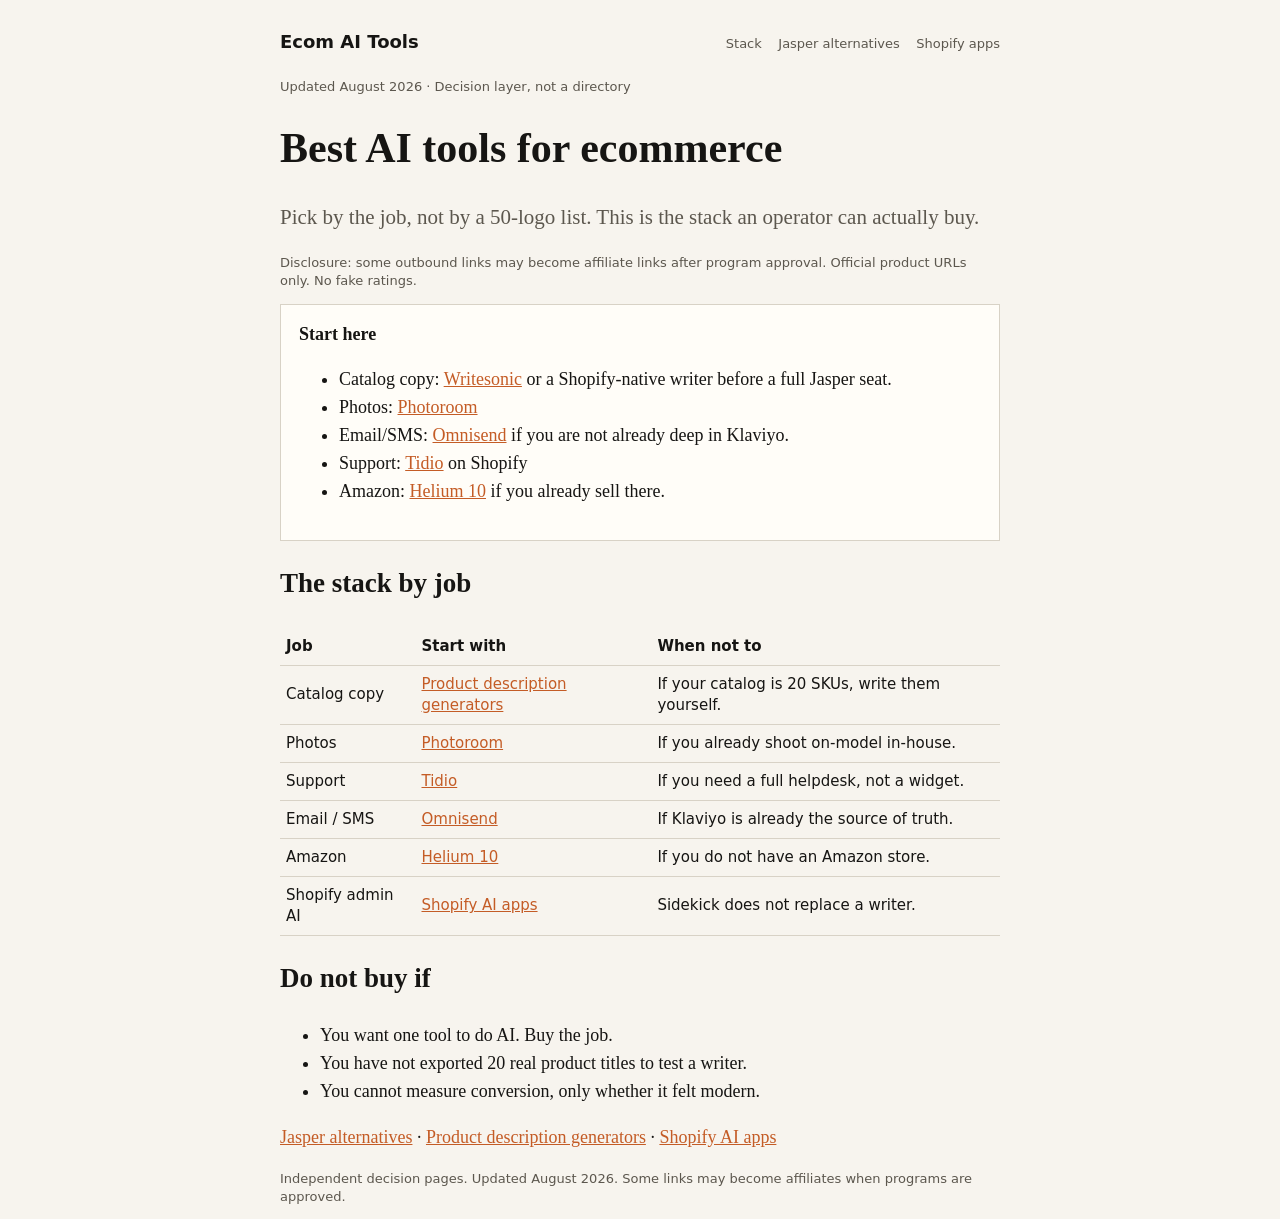
==== index.html @ a4ecf948 "Publish ecommerce AI tools site to user GitHub Pages" ====
<!doctype html>
<html lang="en">
<head>
<meta charset="utf-8">
<meta name="viewport" content="width=device-width, initial-scale=1">
<title>Best AI tools for ecommerce (August 2026)</title>
<meta name="description" content="A job-based stack of AI tools for ecommerce: catalog copy, product photos, ads, support, email/SMS, and Amazon. Verdict first. No fake rankings.">
<link rel="canonical" href="https://apwapi.github.io/">
<meta name="robots" content="index,follow">
<link rel="stylesheet" href="css/site.css">
</head>
<body>
<header>
  <a class="brand" href="./">Ecom AI Tools</a>
  <nav>
    <a href="./">Stack</a>
    <a href="./jasper-alternatives/">Jasper alternatives</a>
    <a href="./best-shopify-ai-apps/">Shopify apps</a>
  </nav>
</header>
<main>
<p class="meta">Updated August 2026 · Decision layer, not a directory</p>
<h1>Best AI tools for ecommerce</h1>
<p class="lede">Pick by the job, not by a 50-logo list. This is the stack an operator can actually buy.</p>
<p class="disclosure">Disclosure: some outbound links may become affiliate links after program approval. Official product URLs only. No fake ratings.</p>
<div class="card">
<strong>Start here</strong>
<ul>
<li>Catalog copy: <a href="https://writesonic.com">Writesonic</a> or a Shopify-native writer before a full Jasper seat.</li>
<li>Photos: <a href="https://www.photoroom.com">Photoroom</a></li>
<li>Email/SMS: <a href="https://www.omnisend.com">Omnisend</a> if you are not already deep in Klaviyo.</li>
<li>Support: <a href="https://www.tidio.com">Tidio</a> on Shopify</li>
<li>Amazon: <a href="https://www.helium10.com">Helium 10</a> if you already sell there.</li>
</ul>
</div>
<h2>The stack by job</h2>
<table>
<tr><th>Job</th><th>Start with</th><th>When not to</th></tr>
<tr><td>Catalog copy</td><td><a href="best-ai-product-description-generators/">Product description generators</a></td><td>If your catalog is 20 SKUs, write them yourself.</td></tr>
<tr><td>Photos</td><td><a href="https://www.photoroom.com">Photoroom</a></td><td>If you already shoot on-model in-house.</td></tr>
<tr><td>Support</td><td><a href="https://www.tidio.com">Tidio</a></td><td>If you need a full helpdesk, not a widget.</td></tr>
<tr><td>Email / SMS</td><td><a href="https://www.omnisend.com">Omnisend</a></td><td>If Klaviyo is already the source of truth.</td></tr>
<tr><td>Amazon</td><td><a href="https://www.helium10.com">Helium 10</a></td><td>If you do not have an Amazon store.</td></tr>
<tr><td>Shopify admin AI</td><td><a href="best-shopify-ai-apps/">Shopify AI apps</a></td><td>Sidekick does not replace a writer.</td></tr>
</table>
<h2>Do not buy if</h2>
<ul>
<li>You want one tool to do AI. Buy the job.</li>
<li>You have not exported 20 real product titles to test a writer.</li>
<li>You cannot measure conversion, only whether it felt modern.</li>
</ul>
<p><a href="jasper-alternatives/">Jasper alternatives</a> · <a href="best-ai-product-description-generators/">Product description generators</a> · <a href="best-shopify-ai-apps/">Shopify AI apps</a></p>
</main>
<footer>
  <p>Independent decision pages. Updated August 2026. Some links may become affiliates when programs are approved.</p>
</footer>
</body>
</html>
---- css/site.css ----
:root { --bg:#f7f4ee; --ink:#161513; --muted:#5c574e; --line:#d8d2c6; --accent:#c45c26; --card:#fffdf8; }
* { box-sizing:border-box; }
html,body { margin:0; padding:0; background:var(--bg); color:var(--ink); font:18px/1.55 Georgia, serif; }
a { color:var(--accent); }
header,footer,main { max-width:760px; margin:0 auto; padding:0 20px; }
header { padding:28px 20px 8px; display:flex; justify-content:space-between; align-items:baseline; }
header a.brand { color:var(--ink); text-decoration:none; font-weight:700; font-family:system-ui,sans-serif; }
nav a { color:#5c574e; text-decoration:none; margin-left:12px; font:13px system-ui,sans-serif; }
h1 { font-size:42px; line-height:1.15; }
.lede { font-size:21px; color:#5c574e; }
.disclosure,.meta,footer { font:13px/1.4 system-ui,sans-serif; color:#5c574e; }
.card { background:#fffdf8; border:1px solid #d8d2c6; padding:16px 18px; }
table { width:100%; border-collapse:collapse; font:15px/1.4 system-ui,sans-serif; }
th,td { text-align:left; border-bottom:1px solid #d8d2c6; padding:8px 6px; }
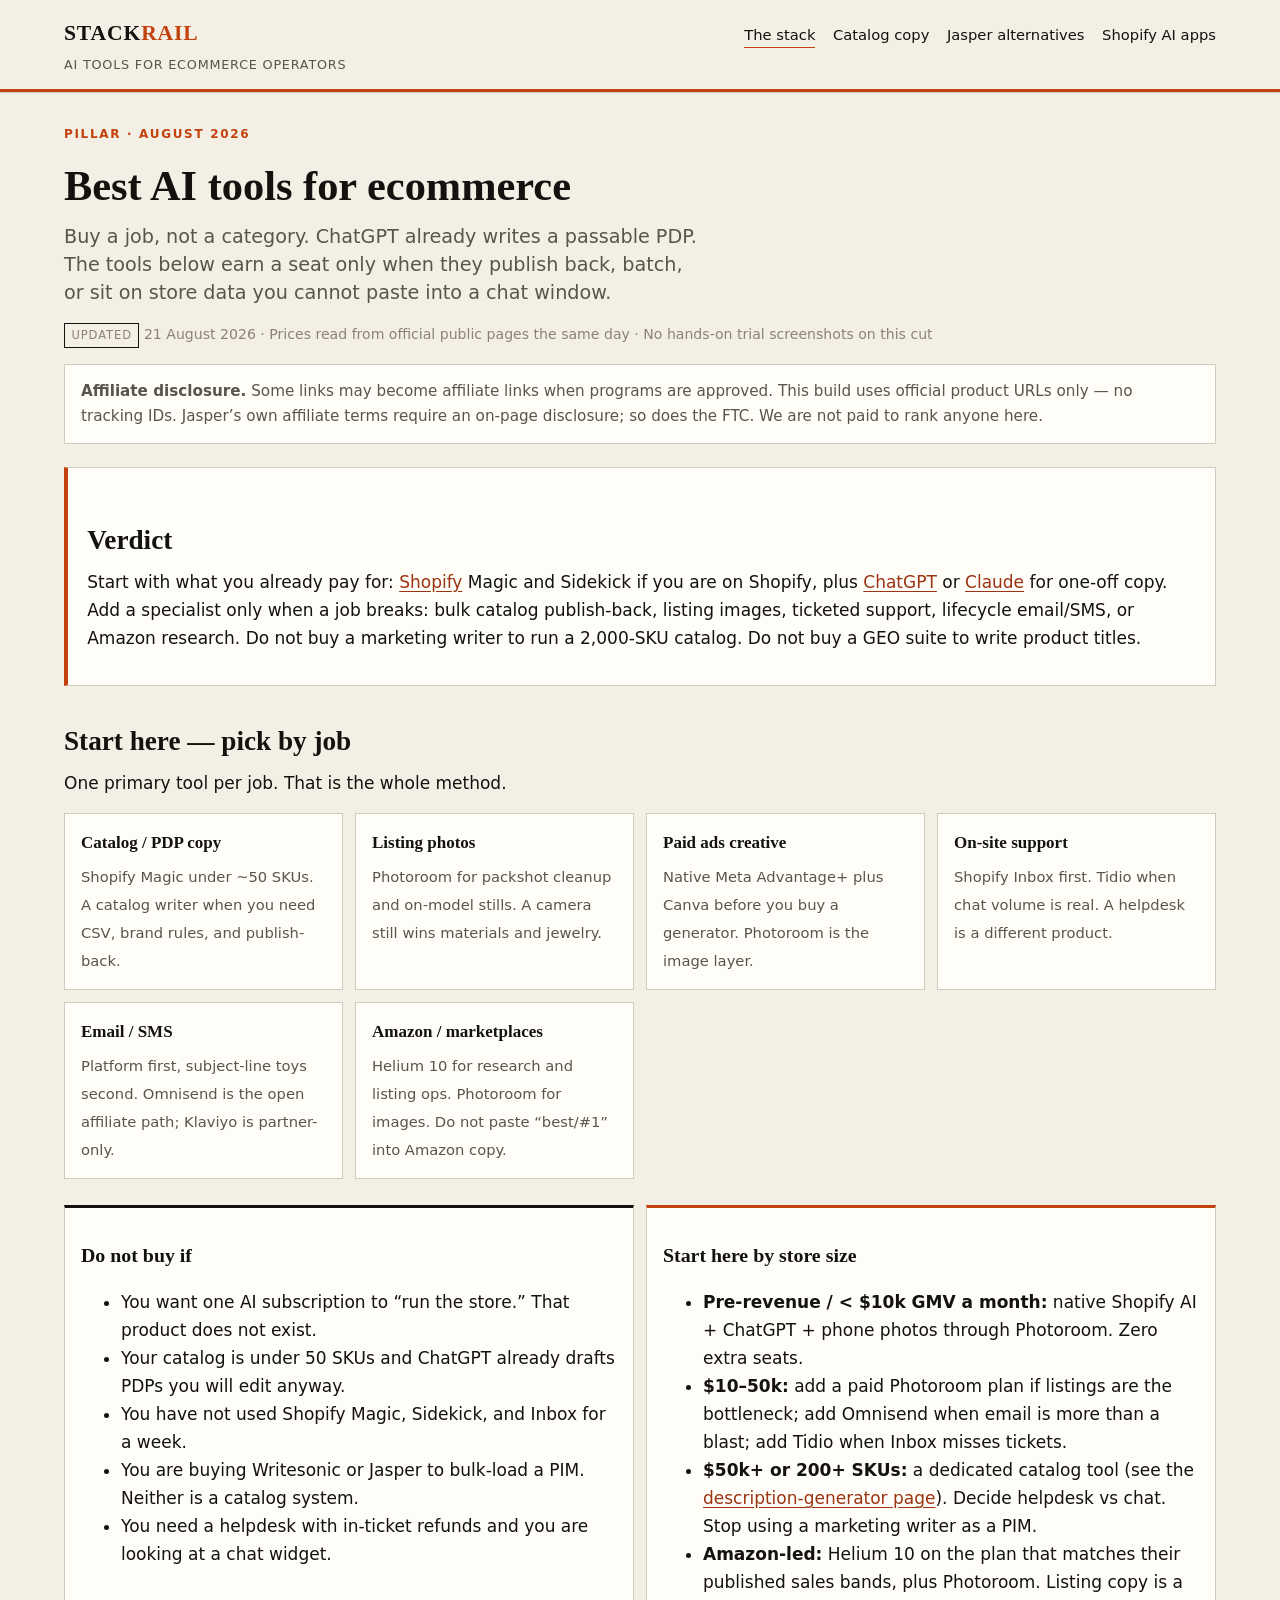
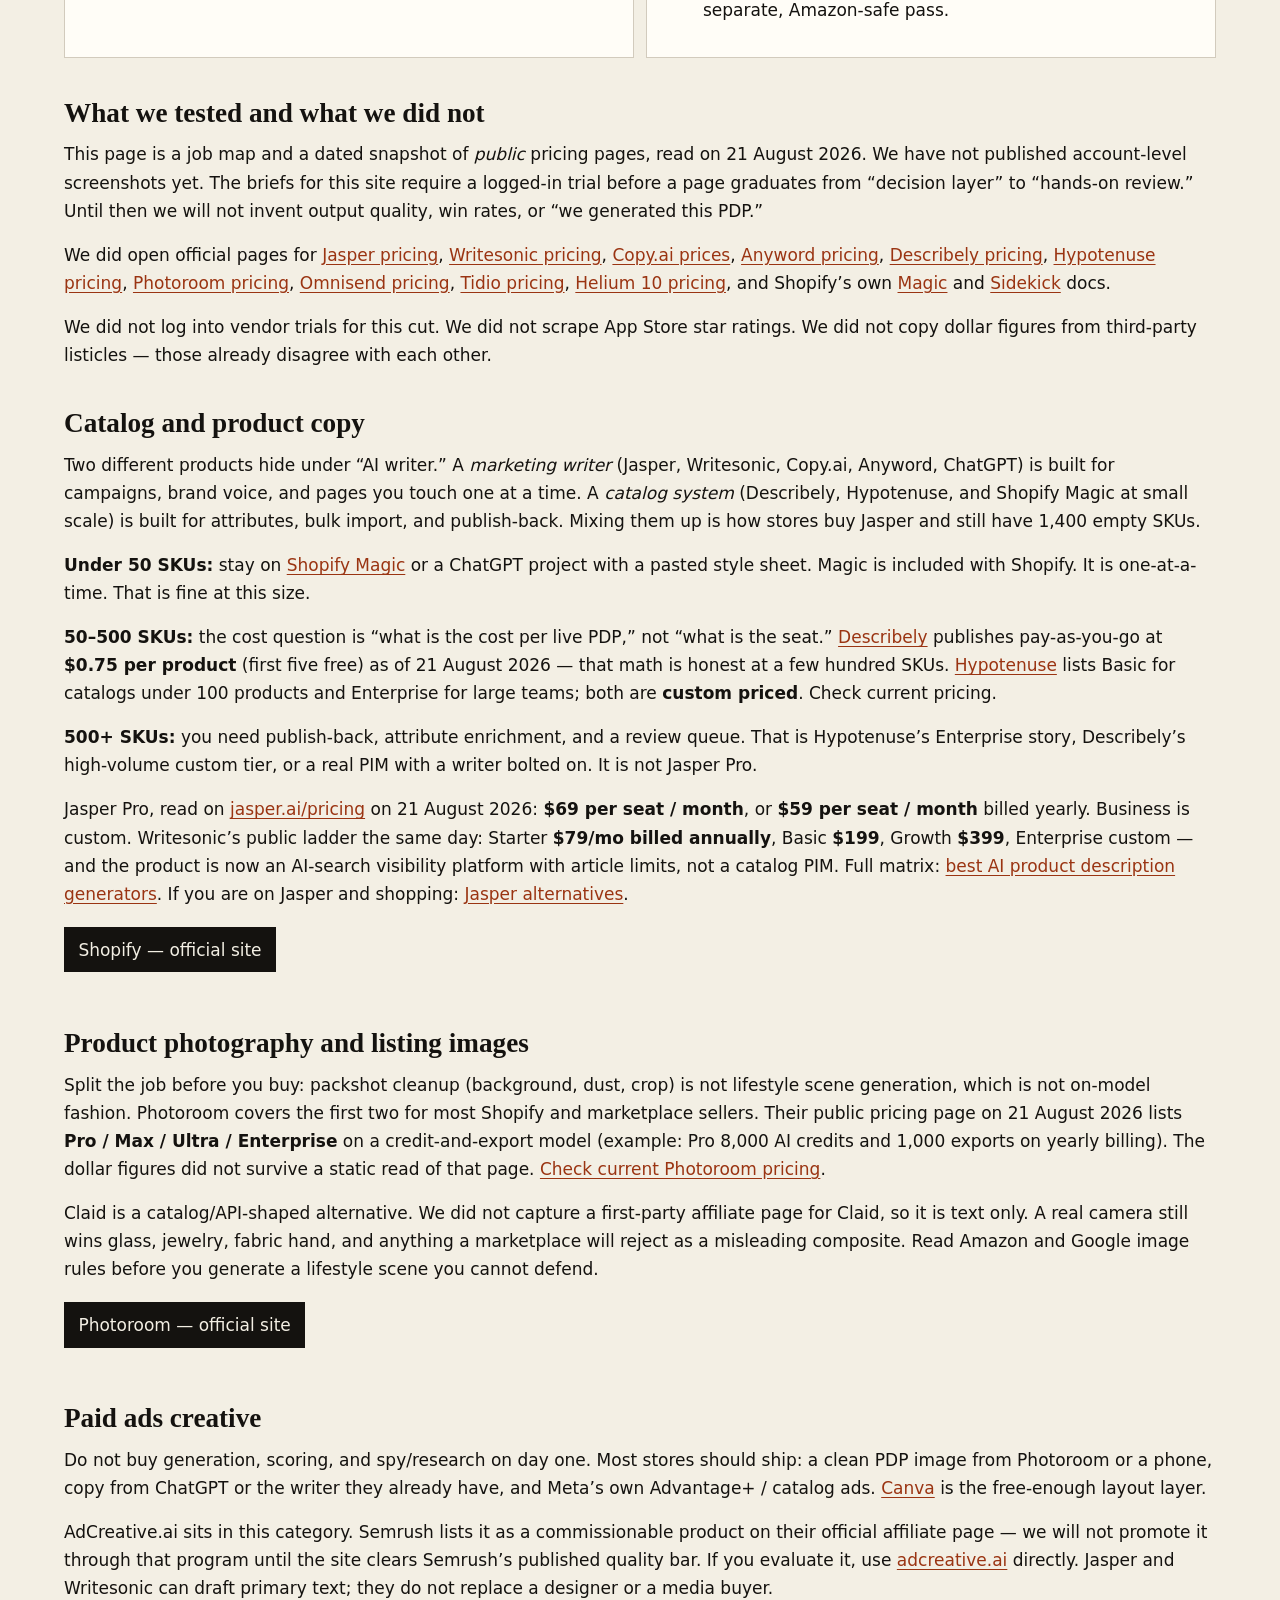
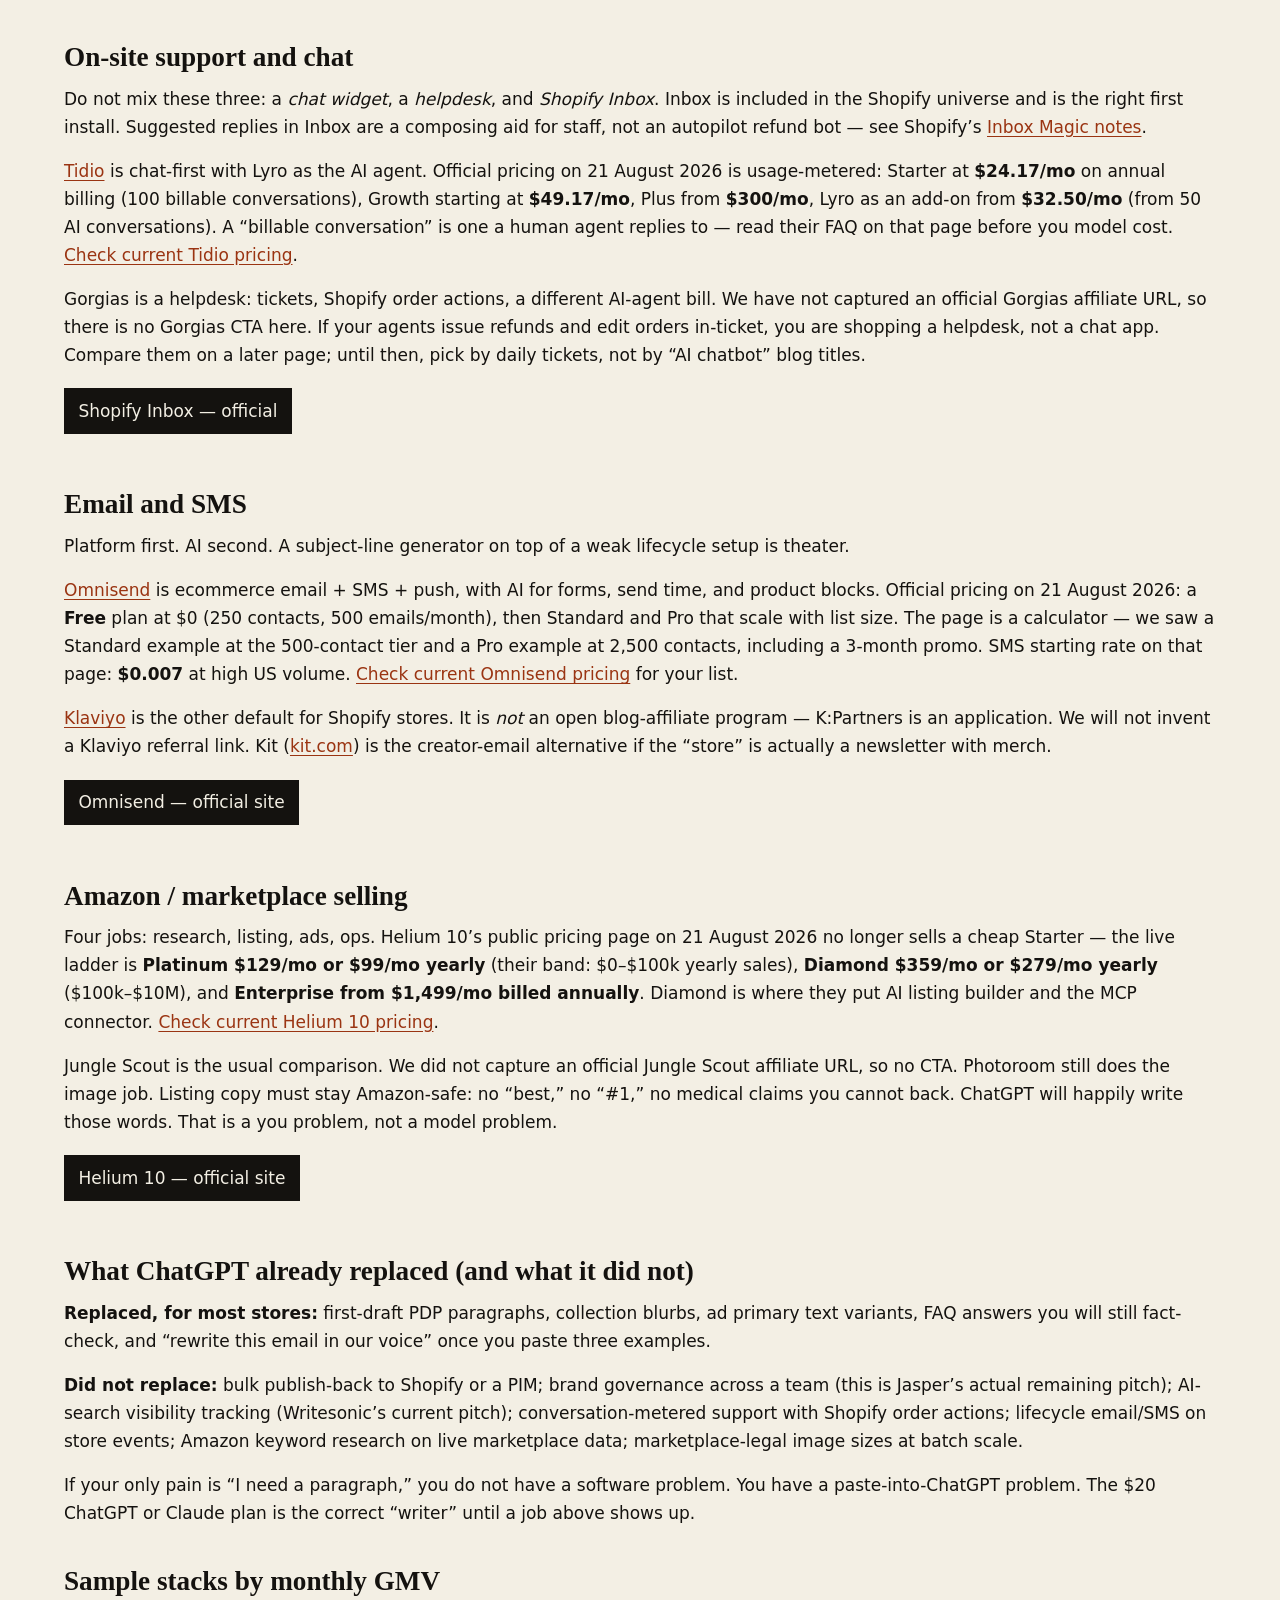
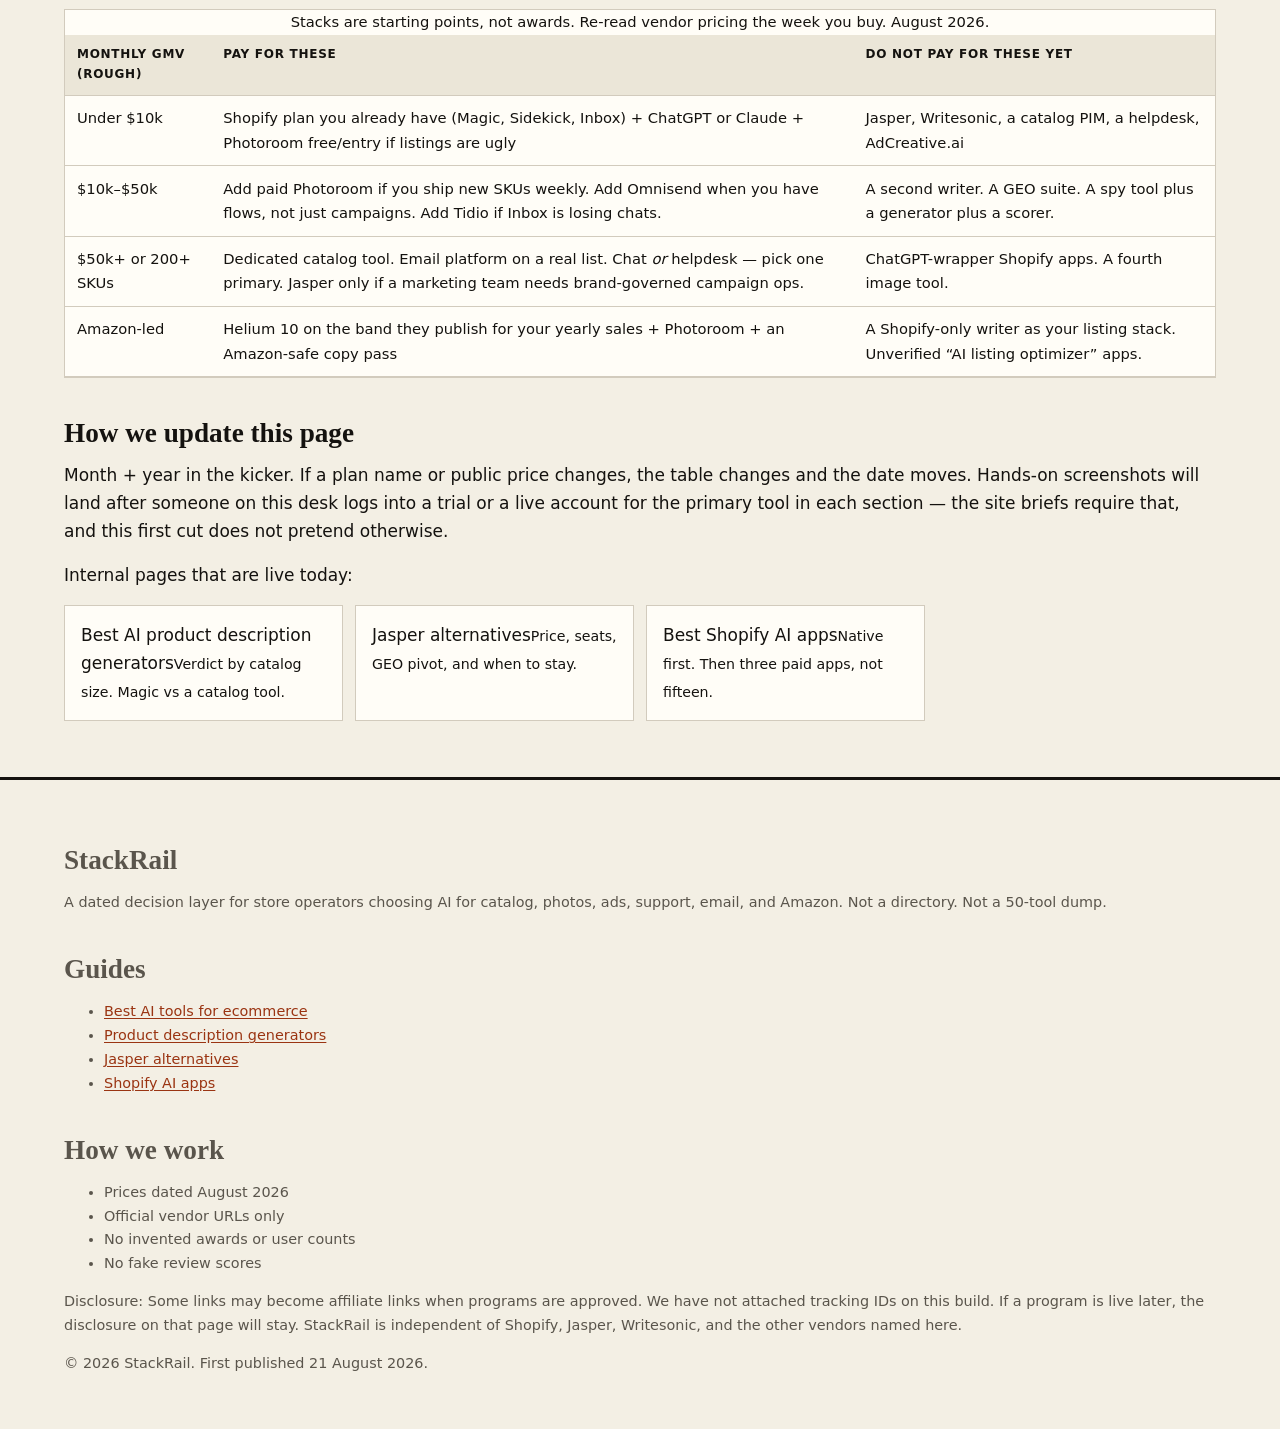
==== commit eac50e28: "Publish StackRail HTML pages with dated official prices" ====
--- a/index.html
+++ b/index.html
@@ -1,58 +1,207 @@
-<!doctype html>
+<!DOCTYPE html>
 <html lang="en">
 <head>
-<meta charset="utf-8">
-<meta name="viewport" content="width=device-width, initial-scale=1">
-<title>Best AI tools for ecommerce (August 2026)</title>
-<meta name="description" content="A job-based stack of AI tools for ecommerce: catalog copy, product photos, ads, support, email/SMS, and Amazon. Verdict first. No fake rankings.">
-<link rel="canonical" href="https://apwapi.github.io/">
-<meta name="robots" content="index,follow">
-<link rel="stylesheet" href="css/site.css">
+  <meta charset="utf-8">
+  <meta name="viewport" content="width=device-width, initial-scale=1">
+  <title>Best AI Tools for Ecommerce (August 2026) — StackRail</title>
+  <meta name="description" content="Verdict-first stack for catalog, photos, ads, support, email, and Amazon. Dated August 2026. Job-based, not a 50-tool dump.">
+  <link rel="canonical" href="https://apwapi.github.io/">
+  <meta name="robots" content="index,follow">
+  <meta name="author" content="StackRail">
+  <meta property="og:title" content="Best AI Tools for Ecommerce (August 2026) — StackRail">
+  <meta property="og:description" content="Verdict-first stack for catalog, photos, ads, support, email, and Amazon. Dated August 2026. Job-based, not a 50-tool dump.">
+  <meta property="og:type" content="article">
+  <meta name="twitter:card" content="summary">
+  <link rel="icon" href="favicon.svg" type="image/svg+xml">
+  <link rel="stylesheet" href="styles.css">
+  
 </head>
 <body>
-<header>
-  <a class="brand" href="./">Ecom AI Tools</a>
-  <nav>
-    <a href="./">Stack</a>
-    <a href="./jasper-alternatives/">Jasper alternatives</a>
-    <a href="./best-shopify-ai-apps/">Shopify apps</a>
-  </nav>
+<a class="skip" href="#main">Skip to content</a>
+<header class="mast">
+  <div class="wrap mast-inner">
+    <div>
+      <a class="wordmark" href="./">Stack<span>Rail</span></a>
+      <p class="tag">AI tools for ecommerce operators</p>
+    </div>
+    <nav class="site" aria-label="Primary">
+      <a href="./" aria-current="page">The stack</a>
+      <a href="./best-ai-product-description-generators/">Catalog copy</a>
+      <a href="./jasper-alternatives/">Jasper alternatives</a>
+      <a href="./best-shopify-ai-apps/">Shopify AI apps</a>
+    </nav>
+  </div>
+  <div class="rule-accent"></div>
 </header>
-<main>
-<p class="meta">Updated August 2026 · Decision layer, not a directory</p>
-<h1>Best AI tools for ecommerce</h1>
-<p class="lede">Pick by the job, not by a 50-logo list. This is the stack an operator can actually buy.</p>
-<p class="disclosure">Disclosure: some outbound links may become affiliate links after program approval. Official product URLs only. No fake ratings.</p>
-<div class="card">
-<strong>Start here</strong>
-<ul>
-<li>Catalog copy: <a href="https://writesonic.com">Writesonic</a> or a Shopify-native writer before a full Jasper seat.</li>
-<li>Photos: <a href="https://www.photoroom.com">Photoroom</a></li>
-<li>Email/SMS: <a href="https://www.omnisend.com">Omnisend</a> if you are not already deep in Klaviyo.</li>
-<li>Support: <a href="https://www.tidio.com">Tidio</a> on Shopify</li>
-<li>Amazon: <a href="https://www.helium10.com">Helium 10</a> if you already sell there.</li>
-</ul>
-</div>
-<h2>The stack by job</h2>
-<table>
-<tr><th>Job</th><th>Start with</th><th>When not to</th></tr>
-<tr><td>Catalog copy</td><td><a href="best-ai-product-description-generators/">Product description generators</a></td><td>If your catalog is 20 SKUs, write them yourself.</td></tr>
-<tr><td>Photos</td><td><a href="https://www.photoroom.com">Photoroom</a></td><td>If you already shoot on-model in-house.</td></tr>
-<tr><td>Support</td><td><a href="https://www.tidio.com">Tidio</a></td><td>If you need a full helpdesk, not a widget.</td></tr>
-<tr><td>Email / SMS</td><td><a href="https://www.omnisend.com">Omnisend</a></td><td>If Klaviyo is already the source of truth.</td></tr>
-<tr><td>Amazon</td><td><a href="https://www.helium10.com">Helium 10</a></td><td>If you do not have an Amazon store.</td></tr>
-<tr><td>Shopify admin AI</td><td><a href="best-shopify-ai-apps/">Shopify AI apps</a></td><td>Sidekick does not replace a writer.</td></tr>
-</table>
-<h2>Do not buy if</h2>
-<ul>
-<li>You want one tool to do AI. Buy the job.</li>
-<li>You have not exported 20 real product titles to test a writer.</li>
-<li>You cannot measure conversion, only whether it felt modern.</li>
-</ul>
-<p><a href="jasper-alternatives/">Jasper alternatives</a> · <a href="best-ai-product-description-generators/">Product description generators</a> · <a href="best-shopify-ai-apps/">Shopify AI apps</a></p>
+
+<main id="main" class="article">
+  <div class="wrap">
+    <p class="kicker">Pillar · August 2026</p>
+    <h1>Best AI tools for ecommerce</h1>
+    <p class="deck">Buy a job, not a category. ChatGPT already writes a passable PDP. The tools below earn a seat only when they publish back, batch, or sit on store data you cannot paste into a chat window.</p>
+    <p class="meta"><span class="stamp">Updated</span> 21 August 2026 · Prices read from official public pages the same day · No hands-on trial screenshots on this cut</p>
+
+    <aside class="note" role="note">
+      <strong>Affiliate disclosure.</strong> Some links may become affiliate links when programs are approved. This build uses official product URLs only — no tracking IDs. Jasper’s own affiliate terms require an on-page disclosure; so does the FTC. We are not paid to rank anyone here.
+    </aside>
+
+    <section class="verdict" aria-labelledby="verdict">
+      <h2 id="verdict">Verdict</h2>
+      <p>Start with what you already pay for: <a href="https://www.shopify.com/">Shopify</a> Magic and Sidekick if you are on Shopify, plus <a href="https://chatgpt.com/">ChatGPT</a> or <a href="https://claude.ai/">Claude</a> for one-off copy. Add a specialist only when a job breaks: bulk catalog publish-back, listing images, ticketed support, lifecycle email/SMS, or Amazon research. Do not buy a marketing writer to run a 2,000-SKU catalog. Do not buy a GEO suite to write product titles.</p>
+    </section>
+
+    <h2 id="start-here">Start here — pick by job</h2>
+    <p>One primary tool per job. That is the whole method.</p>
+    <div class="jobs">
+      <a class="job" href="#catalog"><b>Catalog / PDP copy</b><span>Shopify Magic under ~50 SKUs. A catalog writer when you need CSV, brand rules, and publish-back.</span></a>
+      <a class="job" href="#photos"><b>Listing photos</b><span>Photoroom for packshot cleanup and on-model stills. A camera still wins materials and jewelry.</span></a>
+      <a class="job" href="#ads"><b>Paid ads creative</b><span>Native Meta Advantage+ plus Canva before you buy a generator. Photoroom is the image layer.</span></a>
+      <a class="job" href="#support"><b>On-site support</b><span>Shopify Inbox first. Tidio when chat volume is real. A helpdesk is a different product.</span></a>
+      <a class="job" href="#email"><b>Email / SMS</b><span>Platform first, subject-line toys second. Omnisend is the open affiliate path; Klaviyo is partner-only.</span></a>
+      <a class="job" href="#amazon"><b>Amazon / marketplaces</b><span>Helium 10 for research and listing ops. Photoroom for images. Do not paste “best/#1” into Amazon copy.</span></a>
+    </div>
+
+    <div class="dont">
+      <div class="box bad">
+        <h3 id="do-not-buy">Do not buy if</h3>
+        <ul>
+          <li>You want one AI subscription to “run the store.” That product does not exist.</li>
+          <li>Your catalog is under 50 SKUs and ChatGPT already drafts PDPs you will edit anyway.</li>
+          <li>You have not used Shopify Magic, Sidekick, and Inbox for a week.</li>
+          <li>You are buying Writesonic or Jasper to bulk-load a PIM. Neither is a catalog system.</li>
+          <li>You need a helpdesk with in-ticket refunds and you are looking at a chat widget.</li>
+        </ul>
+      </div>
+      <div class="box good">
+        <h3 id="by-size">Start here by store size</h3>
+        <ul>
+          <li><strong>Pre-revenue / &lt; $10k GMV a month:</strong> native Shopify AI + ChatGPT + phone photos through Photoroom. Zero extra seats.</li>
+          <li><strong>$10–50k:</strong> add a paid Photoroom plan if listings are the bottleneck; add Omnisend when email is more than a blast; add Tidio when Inbox misses tickets.</li>
+          <li><strong>$50k+ or 200+ SKUs:</strong> a dedicated catalog tool (see the <a href="./best-ai-product-description-generators/">description-generator page</a>). Decide helpdesk vs chat. Stop using a marketing writer as a PIM.</li>
+          <li><strong>Amazon-led:</strong> Helium 10 on the plan that matches their published sales bands, plus Photoroom. Listing copy is a separate, Amazon-safe pass.</li>
+        </ul>
+      </div>
+    </div>
+
+    <h2 id="tested">What we tested and what we did not</h2>
+    <p>This page is a job map and a dated snapshot of <em>public</em> pricing pages, read on 21 August 2026. We have not published account-level screenshots yet. The briefs for this site require a logged-in trial before a page graduates from “decision layer” to “hands-on review.” Until then we will not invent output quality, win rates, or “we generated this PDP.”</p>
+    <p>We did open official pages for <a href="https://www.jasper.ai/pricing">Jasper pricing</a>, <a href="https://writesonic.com/pricing">Writesonic pricing</a>, <a href="https://www.copy.ai/prices">Copy.ai prices</a>, <a href="https://www.anyword.com/pricing">Anyword pricing</a>, <a href="https://describely.ai/pricing">Describely pricing</a>, <a href="https://www.hypotenuse.ai/pricing">Hypotenuse pricing</a>, <a href="https://www.photoroom.com/pricing">Photoroom pricing</a>, <a href="https://www.omnisend.com/pricing/">Omnisend pricing</a>, <a href="https://www.tidio.com/pricing/">Tidio pricing</a>, <a href="https://www.helium10.com/pricing/">Helium 10 pricing</a>, and Shopify’s own <a href="https://help.shopify.com/en/manual/shopify-admin/productivity-tools/shopify-magic">Magic</a> and <a href="https://www.shopify.com/sidekick">Sidekick</a> docs.</p>
+    <p>We did not log into vendor trials for this cut. We did not scrape App Store star ratings. We did not copy dollar figures from third-party listicles — those already disagree with each other.</p>
+
+    <h2 id="catalog">Catalog and product copy</h2>
+    <p>Two different products hide under “AI writer.” A <em>marketing writer</em> (Jasper, Writesonic, Copy.ai, Anyword, ChatGPT) is built for campaigns, brand voice, and pages you touch one at a time. A <em>catalog system</em> (Describely, Hypotenuse, and Shopify Magic at small scale) is built for attributes, bulk import, and publish-back. Mixing them up is how stores buy Jasper and still have 1,400 empty SKUs.</p>
+    <p><strong>Under 50 SKUs:</strong> stay on <a href="https://help.shopify.com/en/manual/shopify-admin/productivity-tools/shopify-magic">Shopify Magic</a> or a ChatGPT project with a pasted style sheet. Magic is included with Shopify. It is one-at-a-time. That is fine at this size.</p>
+    <p><strong>50–500 SKUs:</strong> the cost question is “what is the cost per live PDP,” not “what is the seat.” <a href="https://describely.ai/pricing">Describely</a> publishes pay-as-you-go at <strong>$0.75 per product</strong> (first five free) as of 21 August 2026 — that math is honest at a few hundred SKUs. <a href="https://www.hypotenuse.ai/pricing">Hypotenuse</a> lists Basic for catalogs under 100 products and Enterprise for large teams; both are <strong>custom priced</strong>. Check current pricing.</p>
+    <p><strong>500+ SKUs:</strong> you need publish-back, attribute enrichment, and a review queue. That is Hypotenuse’s Enterprise story, Describely’s high-volume custom tier, or a real PIM with a writer bolted on. It is not Jasper Pro.</p>
+    <p>Jasper Pro, read on <a href="https://www.jasper.ai/pricing">jasper.ai/pricing</a> on 21 August 2026: <strong>$69 per seat / month</strong>, or <strong>$59 per seat / month</strong> billed yearly. Business is custom. Writesonic’s public ladder the same day: Starter <strong>$79/mo billed annually</strong>, Basic <strong>$199</strong>, Growth <strong>$399</strong>, Enterprise custom — and the product is now an AI-search visibility platform with article limits, not a catalog PIM. Full matrix: <a href="./best-ai-product-description-generators/">best AI product description generators</a>. If you are on Jasper and shopping: <a href="./jasper-alternatives/">Jasper alternatives</a>.</p>
+    <p><a class="cta" href="https://www.shopify.com/">Shopify — official site</a></p>
+
+    <h2 id="photos">Product photography and listing images</h2>
+    <p>Split the job before you buy: packshot cleanup (background, dust, crop) is not lifestyle scene generation, which is not on-model fashion. Photoroom covers the first two for most Shopify and marketplace sellers. Their public pricing page on 21 August 2026 lists <strong>Pro / Max / Ultra / Enterprise</strong> on a credit-and-export model (example: Pro 8,000 AI credits and 1,000 exports on yearly billing). The dollar figures did not survive a static read of that page. <a href="https://www.photoroom.com/pricing">Check current Photoroom pricing</a>.</p>
+    <p>Claid is a catalog/API-shaped alternative. We did not capture a first-party affiliate page for Claid, so it is text only. A real camera still wins glass, jewelry, fabric hand, and anything a marketplace will reject as a misleading composite. Read Amazon and Google image rules before you generate a lifestyle scene you cannot defend.</p>
+    <p><a class="cta" href="https://www.photoroom.com/">Photoroom — official site</a></p>
+
+    <h2 id="ads">Paid ads creative</h2>
+    <p>Do not buy generation, scoring, and spy/research on day one. Most stores should ship: a clean PDP image from Photoroom or a phone, copy from ChatGPT or the writer they already have, and Meta’s own Advantage+ / catalog ads. <a href="https://www.canva.com/">Canva</a> is the free-enough layout layer.</p>
+    <p>AdCreative.ai sits in this category. Semrush lists it as a commissionable product on their official affiliate page — we will not promote it through that program until the site clears Semrush’s published quality bar. If you evaluate it, use <a href="https://www.adcreative.ai/">adcreative.ai</a> directly. Jasper and Writesonic can draft primary text; they do not replace a designer or a media buyer.</p>
+
+    <h2 id="support">On-site support and chat</h2>
+    <p>Do not mix these three: a <em>chat widget</em>, a <em>helpdesk</em>, and <em>Shopify Inbox</em>. Inbox is included in the Shopify universe and is the right first install. Suggested replies in Inbox are a composing aid for staff, not an autopilot refund bot — see Shopify’s <a href="https://help.shopify.com/en/manual/inbox/chat-settings-and-appearance/shopify-magic">Inbox Magic notes</a>.</p>
+    <p><a href="https://www.tidio.com/">Tidio</a> is chat-first with Lyro as the AI agent. Official pricing on 21 August 2026 is usage-metered: Starter at <strong>$24.17/mo</strong> on annual billing (100 billable conversations), Growth starting at <strong>$49.17/mo</strong>, Plus from <strong>$300/mo</strong>, Lyro as an add-on from <strong>$32.50/mo</strong> (from 50 AI conversations). A “billable conversation” is one a human agent replies to — read their FAQ on that page before you model cost. <a href="https://www.tidio.com/pricing/">Check current Tidio pricing</a>.</p>
+    <p>Gorgias is a helpdesk: tickets, Shopify order actions, a different AI-agent bill. We have not captured an official Gorgias affiliate URL, so there is no Gorgias CTA here. If your agents issue refunds and edit orders in-ticket, you are shopping a helpdesk, not a chat app. Compare them on a later page; until then, pick by daily tickets, not by “AI chatbot” blog titles.</p>
+    <p><a class="cta" href="https://www.shopify.com/inbox">Shopify Inbox — official</a></p>
+
+    <h2 id="email">Email and SMS</h2>
+    <p>Platform first. AI second. A subject-line generator on top of a weak lifecycle setup is theater.</p>
+    <p><a href="https://www.omnisend.com/">Omnisend</a> is ecommerce email + SMS + push, with AI for forms, send time, and product blocks. Official pricing on 21 August 2026: a <strong>Free</strong> plan at $0 (250 contacts, 500 emails/month), then Standard and Pro that scale with list size. The page is a calculator — we saw a Standard example at the 500-contact tier and a Pro example at 2,500 contacts, including a 3-month promo. SMS starting rate on that page: <strong>$0.007</strong> at high US volume. <a href="https://www.omnisend.com/pricing/">Check current Omnisend pricing</a> for your list.</p>
+    <p><a href="https://www.klaviyo.com/">Klaviyo</a> is the other default for Shopify stores. It is <em>not</em> an open blog-affiliate program — K:Partners is an application. We will not invent a Klaviyo referral link. Kit (<a href="https://kit.com/">kit.com</a>) is the creator-email alternative if the “store” is actually a newsletter with merch.</p>
+    <p><a class="cta" href="https://www.omnisend.com/">Omnisend — official site</a></p>
+
+    <h2 id="amazon">Amazon / marketplace selling</h2>
+    <p>Four jobs: research, listing, ads, ops. Helium 10’s public pricing page on 21 August 2026 no longer sells a cheap Starter — the live ladder is <strong>Platinum $129/mo or $99/mo yearly</strong> (their band: $0–$100k yearly sales), <strong>Diamond $359/mo or $279/mo yearly</strong> ($100k–$10M), and <strong>Enterprise from $1,499/mo billed annually</strong>. Diamond is where they put AI listing builder and the MCP connector. <a href="https://www.helium10.com/pricing/">Check current Helium 10 pricing</a>.</p>
+    <p>Jungle Scout is the usual comparison. We did not capture an official Jungle Scout affiliate URL, so no CTA. Photoroom still does the image job. Listing copy must stay Amazon-safe: no “best,” no “#1,” no medical claims you cannot back. ChatGPT will happily write those words. That is a you problem, not a model problem.</p>
+    <p><a class="cta" href="https://www.helium10.com/">Helium 10 — official site</a></p>
+
+    <h2 id="chatgpt">What ChatGPT already replaced (and what it did not)</h2>
+    <p><strong>Replaced, for most stores:</strong> first-draft PDP paragraphs, collection blurbs, ad primary text variants, FAQ answers you will still fact-check, and “rewrite this email in our voice” once you paste three examples.</p>
+    <p><strong>Did not replace:</strong> bulk publish-back to Shopify or a PIM; brand governance across a team (this is Jasper’s actual remaining pitch); AI-search visibility tracking (Writesonic’s current pitch); conversation-metered support with Shopify order actions; lifecycle email/SMS on store events; Amazon keyword research on live marketplace data; marketplace-legal image sizes at batch scale.</p>
+    <p>If your only pain is “I need a paragraph,” you do not have a software problem. You have a paste-into-ChatGPT problem. The $20 ChatGPT or Claude plan is the correct “writer” until a job above shows up.</p>
+
+    <h2 id="stacks">Sample stacks by monthly GMV</h2>
+    <div class="table-wrap">
+      <table>
+        <caption>Stacks are starting points, not awards. Re-read vendor pricing the week you buy. August 2026.</caption>
+        <thead>
+          <tr>
+            <th>Monthly GMV (rough)</th>
+            <th>Pay for these</th>
+            <th>Do not pay for these yet</th>
+          </tr>
+        </thead>
+        <tbody>
+          <tr>
+            <td>Under $10k</td>
+            <td>Shopify plan you already have (Magic, Sidekick, Inbox) + ChatGPT or Claude + Photoroom free/entry if listings are ugly</td>
+            <td>Jasper, Writesonic, a catalog PIM, a helpdesk, AdCreative.ai</td>
+          </tr>
+          <tr>
+            <td>$10k–$50k</td>
+            <td>Add paid Photoroom if you ship new SKUs weekly. Add Omnisend when you have flows, not just campaigns. Add Tidio if Inbox is losing chats.</td>
+            <td>A second writer. A GEO suite. A spy tool plus a generator plus a scorer.</td>
+          </tr>
+          <tr>
+            <td>$50k+ or 200+ SKUs</td>
+            <td>Dedicated catalog tool. Email platform on a real list. Chat <em>or</em> helpdesk — pick one primary. Jasper only if a marketing team needs brand-governed campaign ops.</td>
+            <td>ChatGPT-wrapper Shopify apps. A fourth image tool.</td>
+          </tr>
+          <tr>
+            <td>Amazon-led</td>
+            <td>Helium 10 on the band they publish for your yearly sales + Photoroom + an Amazon-safe copy pass</td>
+            <td>A Shopify-only writer as your listing stack. Unverified “AI listing optimizer” apps.</td>
+          </tr>
+        </tbody>
+      </table>
+    </div>
+
+    <h2 id="updates">How we update this page</h2>
+    <p>Month + year in the kicker. If a plan name or public price changes, the table changes and the date moves. Hands-on screenshots will land after someone on this desk logs into a trial or a live account for the primary tool in each section — the site briefs require that, and this first cut does not pretend otherwise.</p>
+    <p>Internal pages that are live today:</p>
+    <div class="related">
+      <a href="./best-ai-product-description-generators/">Best AI product description generators<small>Verdict by catalog size. Magic vs a catalog tool.</small></a>
+      <a href="./jasper-alternatives/">Jasper alternatives<small>Price, seats, GEO pivot, and when to stay.</small></a>
+      <a href="./best-shopify-ai-apps/">Best Shopify AI apps<small>Native first. Then three paid apps, not fifteen.</small></a>
+    </div>
+  </div>
 </main>
-<footer>
-  <p>Independent decision pages. Updated August 2026. Some links may become affiliates when programs are approved.</p>
+<footer class="site">
+  <div class="wrap cols">
+    <div>
+      <h2>StackRail</h2>
+      <p>A dated decision layer for store operators choosing AI for catalog, photos, ads, support, email, and Amazon. Not a directory. Not a 50-tool dump.</p>
+    </div>
+    <div>
+      <h2>Guides</h2>
+      <ul>
+        <li><a href="./">Best AI tools for ecommerce</a></li>
+        <li><a href="./best-ai-product-description-generators/">Product description generators</a></li>
+        <li><a href="./jasper-alternatives/">Jasper alternatives</a></li>
+        <li><a href="./best-shopify-ai-apps/">Shopify AI apps</a></li>
+      </ul>
+    </div>
+    <div>
+      <h2>How we work</h2>
+      <ul>
+        <li>Prices dated August 2026</li>
+        <li>Official vendor URLs only</li>
+        <li>No invented awards or user counts</li>
+        <li>No fake review scores</li>
+      </ul>
+    </div>
+  </div>
+  <div class="wrap legal">
+    <p>Disclosure: Some links may become affiliate links when programs are approved. We have not attached tracking IDs on this build. If a program is live later, the disclosure on that page will stay. StackRail is independent of Shopify, Jasper, Writesonic, and the other vendors named here.</p>
+    <p>© 2026 StackRail. First published 21 August 2026.</p>
+  </div>
 </footer>
 </body>
 </html>
--- a/styles.css
+++ b/styles.css
@@ -0,0 +1,64 @@
+/* StackRail — editorial */
+:root {
+  --paper: #f3efe4;
+  --ink: #14120f;
+  --muted: #5a554c;
+  --faint: #8a8376;
+  --rule: #d2cbbd;
+  --card: #fffdf7;
+  --accent: #c2410c;
+  --accent-ink: #9a3412;
+  --max: 72rem;
+  --measure: 42rem;
+}
+*, *::before, *::after { box-sizing: border-box; }
+html { scroll-behavior: smooth; }
+body {
+  margin: 0;
+  background: var(--paper);
+  color: var(--ink);
+  font-family: "Segoe UI", system-ui, Helvetica, Arial, sans-serif;
+  font-size: 1.0625rem;
+  line-height: 1.65;
+}
+a { color: var(--accent-ink); text-underline-offset: 0.15em; }
+a:hover { color: var(--accent); }
+.wrap { width: min(var(--max), calc(100% - 2rem)); margin-inline: auto; }
+.mast { border-bottom: 1px solid var(--rule); }
+.mast-inner { display: flex; align-items: baseline; justify-content: space-between; gap: 1rem; padding: 1rem 0 0.85rem; flex-wrap: wrap; }
+.wordmark { font-family: Georgia, Palatino, serif; font-weight: 700; font-size: 1.35rem; letter-spacing: 0.04em; text-transform: uppercase; color: var(--ink); text-decoration: none; }
+.wordmark span { color: var(--accent); }
+.tag { color: var(--muted); font-size: 0.8rem; letter-spacing: 0.06em; text-transform: uppercase; margin: 0.15rem 0 0; }
+nav.site { display: flex; flex-wrap: wrap; gap: 0.35rem 1.1rem; font-size: 0.92rem; }
+nav.site a { color: var(--ink); text-decoration: none; border-bottom: 1px solid transparent; }
+nav.site a:hover, nav.site a[aria-current="page"] { border-bottom-color: var(--accent); }
+.rule-accent { height: 3px; background: var(--accent); }
+.kicker { font-size: 0.75rem; letter-spacing: 0.14em; text-transform: uppercase; color: var(--accent); font-weight: 650; margin: 0 0 0.6rem; }
+h1, h2, h3 { font-family: Georgia, Palatino, serif; line-height: 1.2; font-weight: 650; }
+h1 { font-size: clamp(1.85rem, 4vw, 2.65rem); margin: 0 0 0.75rem; }
+h2 { font-size: clamp(1.35rem, 2.4vw, 1.7rem); margin: 2.4rem 0 0.7rem; }
+.deck { font-size: 1.2rem; line-height: 1.45; color: var(--muted); margin: 0 0 1rem; max-width: 40rem; }
+.meta { color: var(--faint); font-size: 0.88rem; margin: 0 0 1.4rem; }
+.article { padding: 2rem 0 3.5rem; }
+.article p { margin: 0 0 1rem; }
+.verdict { background: var(--card); border: 1px solid var(--rule); border-left: 4px solid var(--accent); padding: 1.1rem 1.2rem; margin: 0 0 1.5rem; }
+.note { background: var(--card); border: 1px solid var(--rule); padding: 0.9rem 1rem; margin: 0 0 1.4rem; font-size: 0.95rem; color: var(--muted); }
+.jobs { display: grid; grid-template-columns: repeat(auto-fill, minmax(15.5rem, 1fr)); gap: 0.75rem; margin: 1rem 0 1.6rem; }
+.job { display: block; background: var(--card); border: 1px solid var(--rule); padding: 0.95rem 1rem; text-decoration: none; color: inherit; }
+.job b { display: block; font-family: Georgia, serif; margin-bottom: 0.3rem; }
+.job span { color: var(--muted); font-size: 0.92rem; }
+.table-wrap { overflow-x: auto; margin: 0.6rem 0 1.4rem; border: 1px solid var(--rule); background: var(--card); }
+table { width: 100%; border-collapse: collapse; font-size: 0.92rem; }
+th, td { text-align: left; vertical-align: top; padding: 0.65rem 0.75rem; border-bottom: 1px solid var(--rule); }
+th { background: #ebe6d8; font-size: 0.75rem; letter-spacing: 0.06em; text-transform: uppercase; }
+.dont { display: grid; grid-template-columns: 1fr 1fr; gap: 0.75rem; margin: 1rem 0 1.5rem; }
+@media (max-width: 720px) { .dont { grid-template-columns: 1fr; } }
+.box { background: var(--card); border: 1px solid var(--rule); padding: 1rem; }
+.box.bad { border-top: 3px solid var(--ink); }
+.box.good { border-top: 3px solid var(--accent); }
+.cta { display: inline-block; margin: 0.2rem 0 1rem; padding: 0.55rem 0.9rem; background: var(--ink); color: var(--paper); text-decoration: none; }
+.related { display: grid; grid-template-columns: repeat(auto-fill, minmax(16rem, 1fr)); gap: 0.75rem; }
+.related a { display: block; background: var(--card); border: 1px solid var(--rule); padding: 0.95rem 1rem; text-decoration: none; color: var(--ink); }
+footer.site { border-top: 3px solid var(--ink); padding: 1.6rem 0 2.4rem; color: var(--muted); font-size: 0.9rem; }
+.stamp { display: inline-block; border: 1px solid var(--ink); padding: 0.1rem 0.4rem; font-size: 0.72rem; letter-spacing: 0.08em; text-transform: uppercase; }
+.skip { position: absolute; left: 0.75rem; top: -3rem; }
